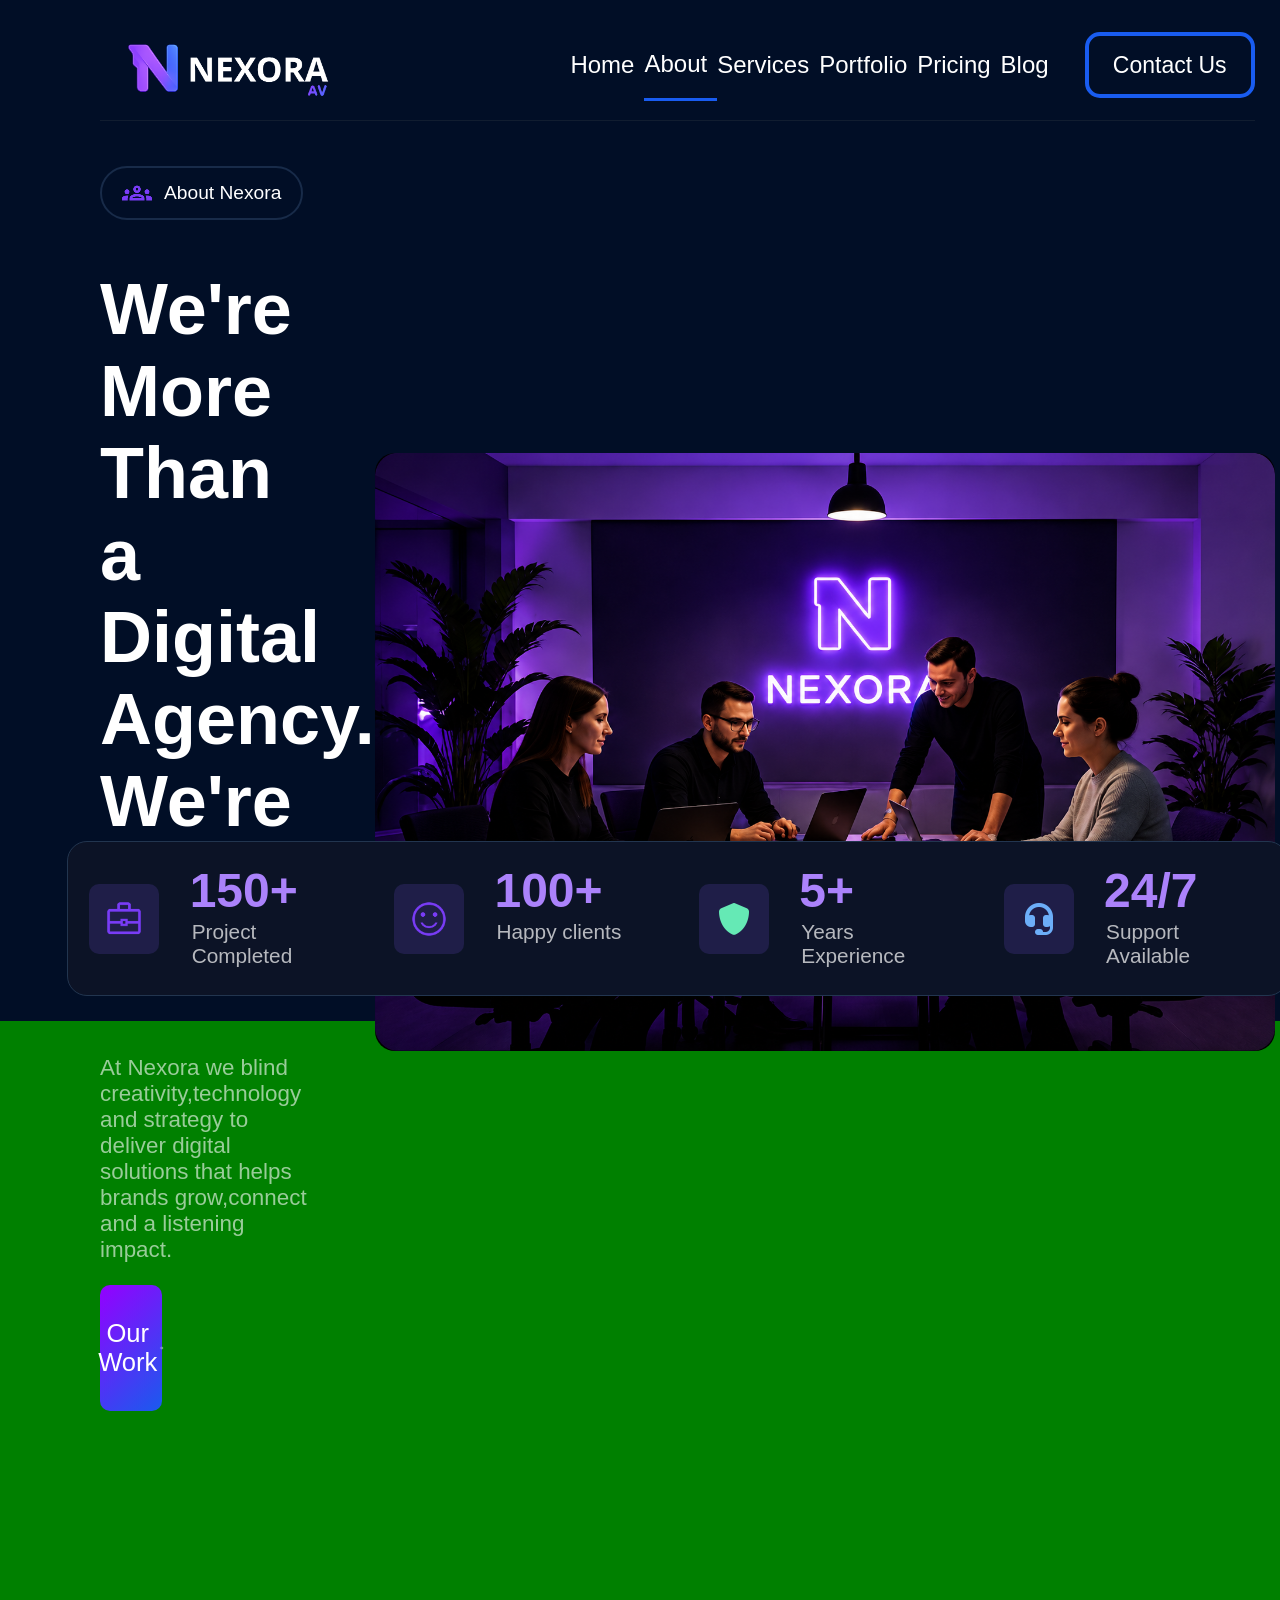
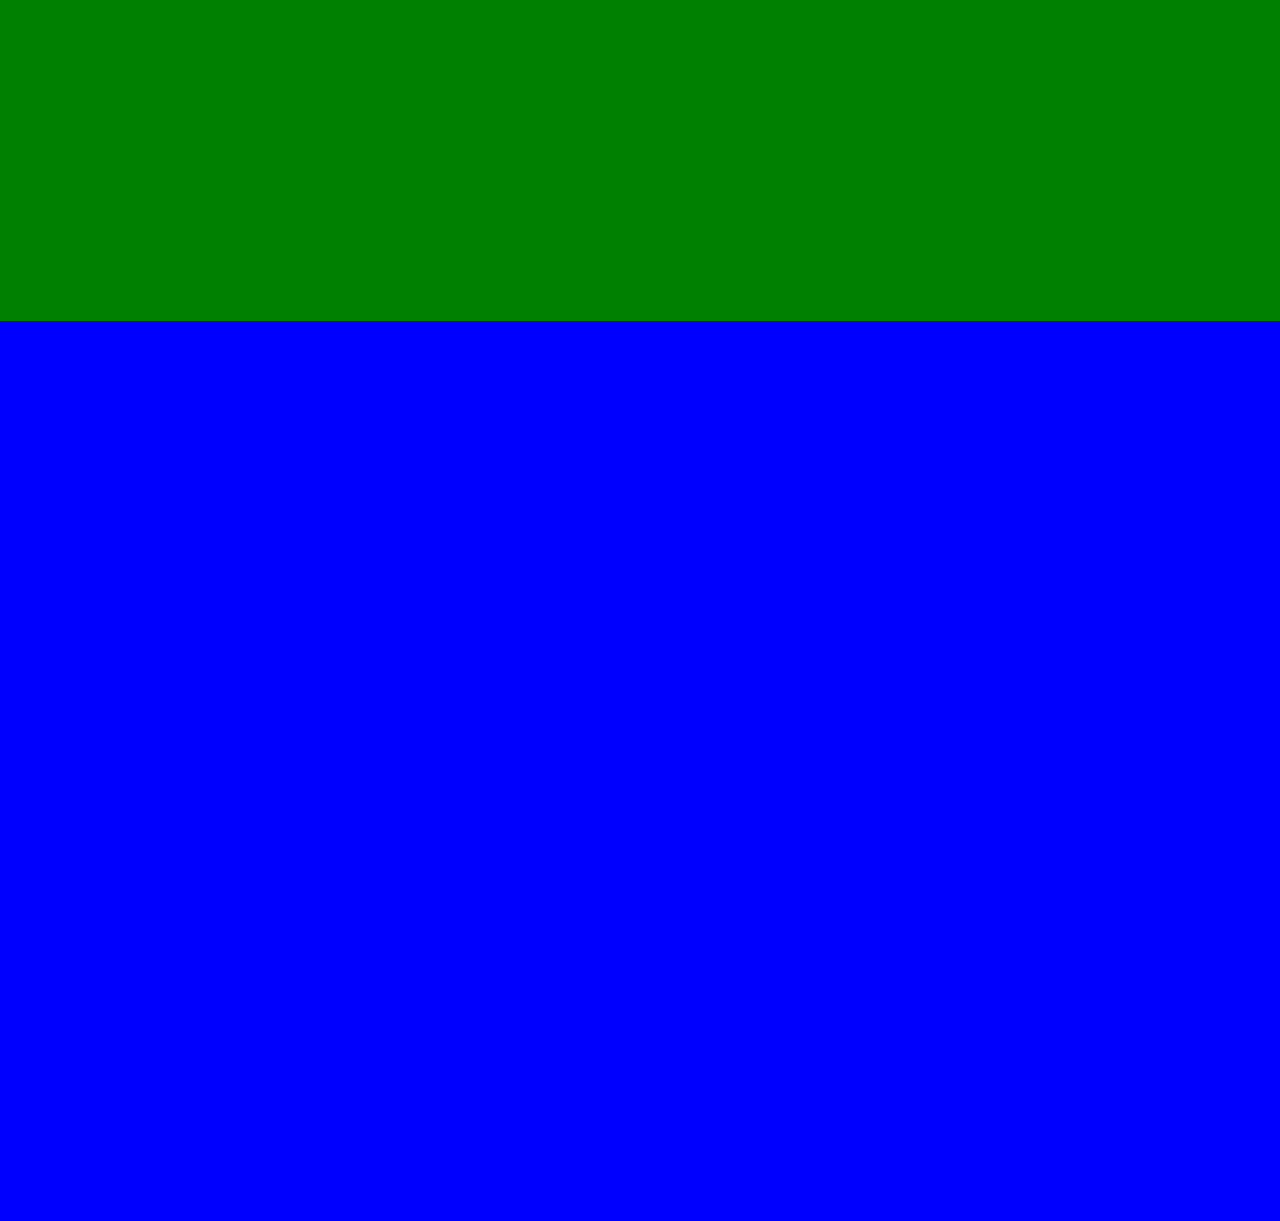
==== code/About/index.html @ 65c7805a "About page page1 compled" ====
<!DOCTYPE html>
<html lang="en">

          <head>
                    <link rel="stylesheet" href="style.css">
                    <link rel="shortcut icon" href="../img/logo.png" type="image/x-icon">
                    <meta charset="UTF-8">
                    <meta name="viewport" content="width=device-width, initial-scale=1.0">
                    <title>About </title>
                    <link rel="alternate" href="atom.xml" type="application/atom+xml" title="Atom">
          </head>



          <body>
                    <header>
                              <nav>
                                        <img id="logo" src="../img/brand.png" alt="">

                                        <ul>
                                                  <li><a href="">Home</a></li>
                                                  <li id="About"><a href="">About</a></li>
                                                  <li><a href="">Services</a></li>
                                                  <li><a href="">Portfolio</a></li>
                                                  <li><a href="">Pricing</a></li>
                                                  <li><a href="">Blog</a></li>
                                        </ul>
                                        <button id="contact_us">Contact Us</button>
                              </nav>
                    </header>
                    <main>
                              <div id="page1">
                                        <div id="page1_main_container">
                                                  <div id="page1_information_container">
                                                            <h6><img src="../img/group.png" alt=""> About Nexora</h6>
                                                            <h1> We're More Than <br> a Digital Agency. <br> We're
                                                                      <span>Your Partner.</span>
                                                            </h1>
                                                            <p>At Nexora we blind creativity,technology and strategy to
                                                                      deliver digital solutions that helps brands
                                                                      grow,connect and a listening impact.</p>
                                                            <button>Our Work<img src="../img/arrow_right.png"
                                                                                alt=""></button>

                                                  </div>
                                                  <div id="page1_img_container">
                                                            <img src="../img/meeting.png" alt="">
                                                  </div>
                                        </div>
                                        <div id="page1_second_container">
                                                  <div>
                                                            <div class="child">
                                                                      <div class="child_img">
                                                                                <img class="page1_icons"
                                                                                          src="../img/bag.png" alt="">
                                                                      </div>
                                                                      <div class="child_info">
                                                                                <h1>150+</h1>
                                                                                <p>Project Completed</p>
                                                                      </div>
                                                            </div>
                                                            <div class="child">
                                                                      <div class="child_img">
                                                                                <img class="page1_icons"
                                                                                          src="../img/smily.png" alt="">
                                                                      </div>
                                                                      <div class="child_info">
                                                                                <h1>100+</h1>
                                                                                <p>Happy clients</p>
                                                                      </div>
                                                            </div>
                                                            <div class="child">
                                                                      <div class="child_img">
                                                                                <img class="page1_icons"
                                                                                          src="../img/shield-solid.png" alt="">
                                                                      </div>
                                                                      <div class="child_info">
                                                                                <h1>5+</h1>
                                                                                <p>Years Experience</p>
                                                                      </div>
                                                            </div>
                                                            <div class="child">
                                                                      <div class="child_img">
                                                                                <img class="page1_icons"
                                                                                          src="../img/headset-solid.png" alt="">
                                                                      </div>
                                                                      <div class="child_info">
                                                                                <h1>24/7</h1>
                                                                                <p>Support Available</p>
                                                                      </div>
                                                            </div>
                                                  </div>
                                        </div>
                              </div>
                              <div id="page2">
                                        <div></div>
                                        <div></div>
                              </div>
                              <div id="page3">
                                        <div></div>
                                        <div></div>
                              </div>
                    </main>
                    <footer>

                    </footer>

          </body>

</html>
---- code/About/style.css ----
body {
          font-family: "Poppi", sans-serif;
          padding: 0px;
          width: 100%;
          height: 100vh;
          margin: 0px;
          background: #010e26;
          display: grid;
          grid-template-rows: auto 1fr auto;

}




header {
          margin-top: 10px;
          padding-left: 100px;
          padding-right: 100px;

}

nav {

          display: grid;
          grid-template-columns: auto 1fr auto;
          border-bottom: 0.5px solid #111d30;

}

nav ul {

          text-align: center;
          padding-left: 30%;
          padding-right: 10%;
          display: flex;
          list-style: none;
          justify-content: space-between;
          align-items: center;
}

nav ul a {
          font-family: "Poppi", sans-serif;
          text-decoration: none;
          color: #ffff;
          font-weight: 300;
          font-size: 1.5rem;
          margin-right: 10px;
}

#logo {
          width: 250px;
}

#contact_us {
          background: #010e26;
          align-self: center;
          height: 60%;
          font-weight: 500;
          font-size: 23px;
          color: white;
          width: 170px;
          border: 4px solid #195cf0;
          border-radius: 15px;
          font-family: "Poppi", sans-serif;


}

#About {
          padding: 20px;
          padding-left: 0px;
          padding-right: 0px;
          border-bottom: 3px solid #195cf0;

}

main {
          height: 100vh;
          width: 100%;
}

#page1 {
          width: 100%;
          height: 100%;
}

#page1_main_container {
          width: 100%;
          height: 80%;
          display: grid;
          grid-template-columns: 1fr auto;
}

#page1_information_container {

          padding-left: 100px;
          padding-right: 18%;
}

#page1_information_container h6 {
          color: white;
          font-size: 1.2em;
          display: flex;
          align-items: center;
          gap: 12px;
          border-radius: 30px;
          border: 2px solid #182b49;
          font-weight: 100;
          padding: 10px 20px;
          width: fit-content;

}

#page1_information_container h6 img {
          margin: 0px;
          padding: 0px;

}

#page1_information_container h1 {
          color: white;
          font-size: 4.5em;
          font-weight: 600;

}

#page1_information_container h1 span {
          color: #195cf0;
}

#page1_information_container p {
          font-size: 1.4em;
          opacity: 0.6;
          color: white;
}

#page1_information_container button {
          width: 30%;
          height: 10%;
          border-radius: 10px;
          border: none;
          display: flex;
          margin-top: 10%;
          align-items: center;
          justify-content: center;
          color: white;
          font-size: 1.6em;
          gap: 5%;
          padding: 20px;
          background: linear-gradient(136deg, #9500ff, #195bee);

}

#page1_information_container button img {
          width: 25%;
}

#page1_img_container {
          padding-right: 80px;
          display: flex;
          align-items: center;
          justify-content: center;

}

#page1_img_container img {
          border-radius: 20px;
          width: 900px;

}

#page1_second_container {
          width: 100%;
          height: 20%;
          display: flex;
          justify-content: center;


}

#page1_second_container>div {
          border: 1px solid #22354f;
          overflow: hidden;
          background: #0c1326;
          width: 90%;
          height: 85%;
          border-radius: 20px;
          display: grid;
          grid-template-columns: 1fr 1fr 1fr 1fr;
}

.child {
          height: 100%;
          display: grid;
          grid-template-columns: 1fr 2fr;
}

.page1_icons {
          background: #1f1e48;
          border-radius: 10px;

          padding: 15px;
          width: 40px;
}

.child_img {
          padding-right: 10px;
          display: flex;
          align-items: center;
          justify-content: end;

}

.child_info {
          padding: 10%;

}

.child_info h1 {
          margin: 0px;
          font-size: 3em;
          font-weight: 600;
          color: #ab82fb;
}

.child_info p {font-size: 1.3em;
          opacity: 0.7;
          margin: 2px;
          color: white;
}





#page2 {
          width: 100%;
          height: 100%;
          background: green;
}

#page3 {
          width: 100%;
          height: 100%;
          background: blue;
}
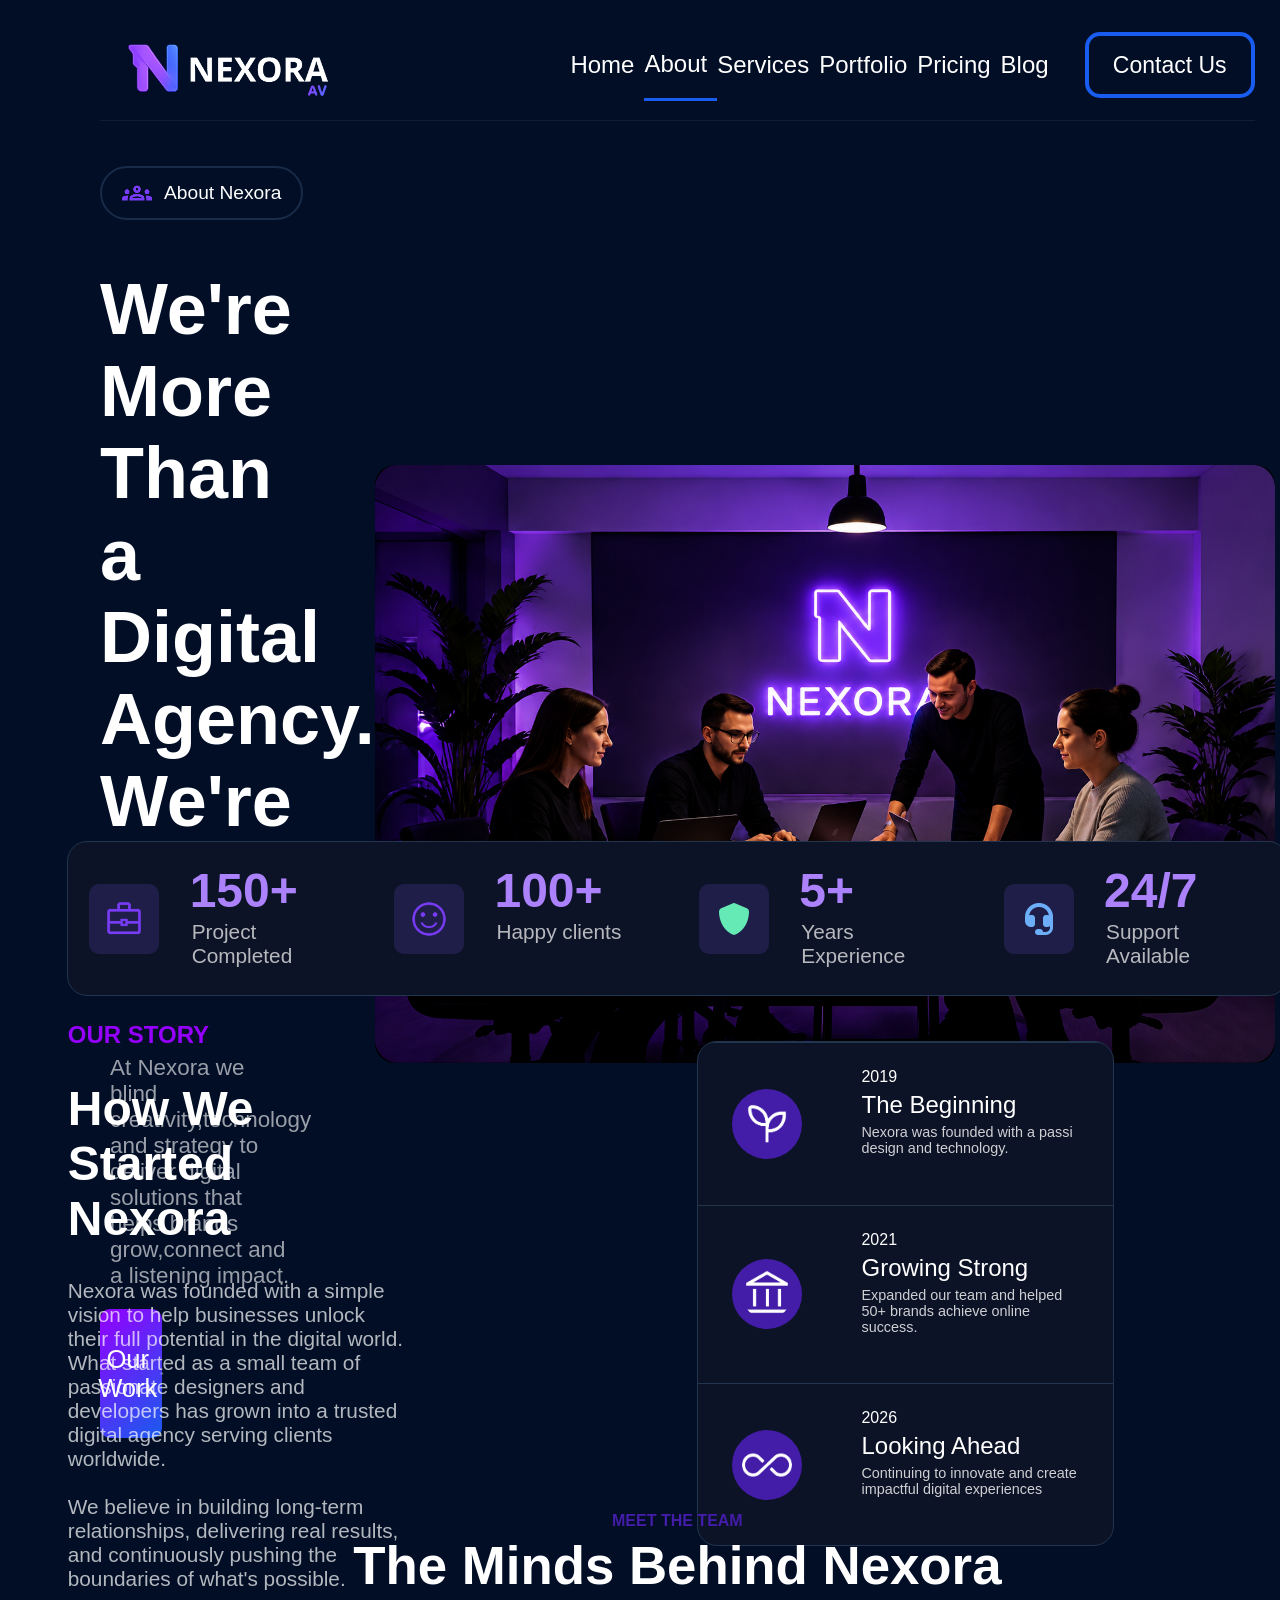
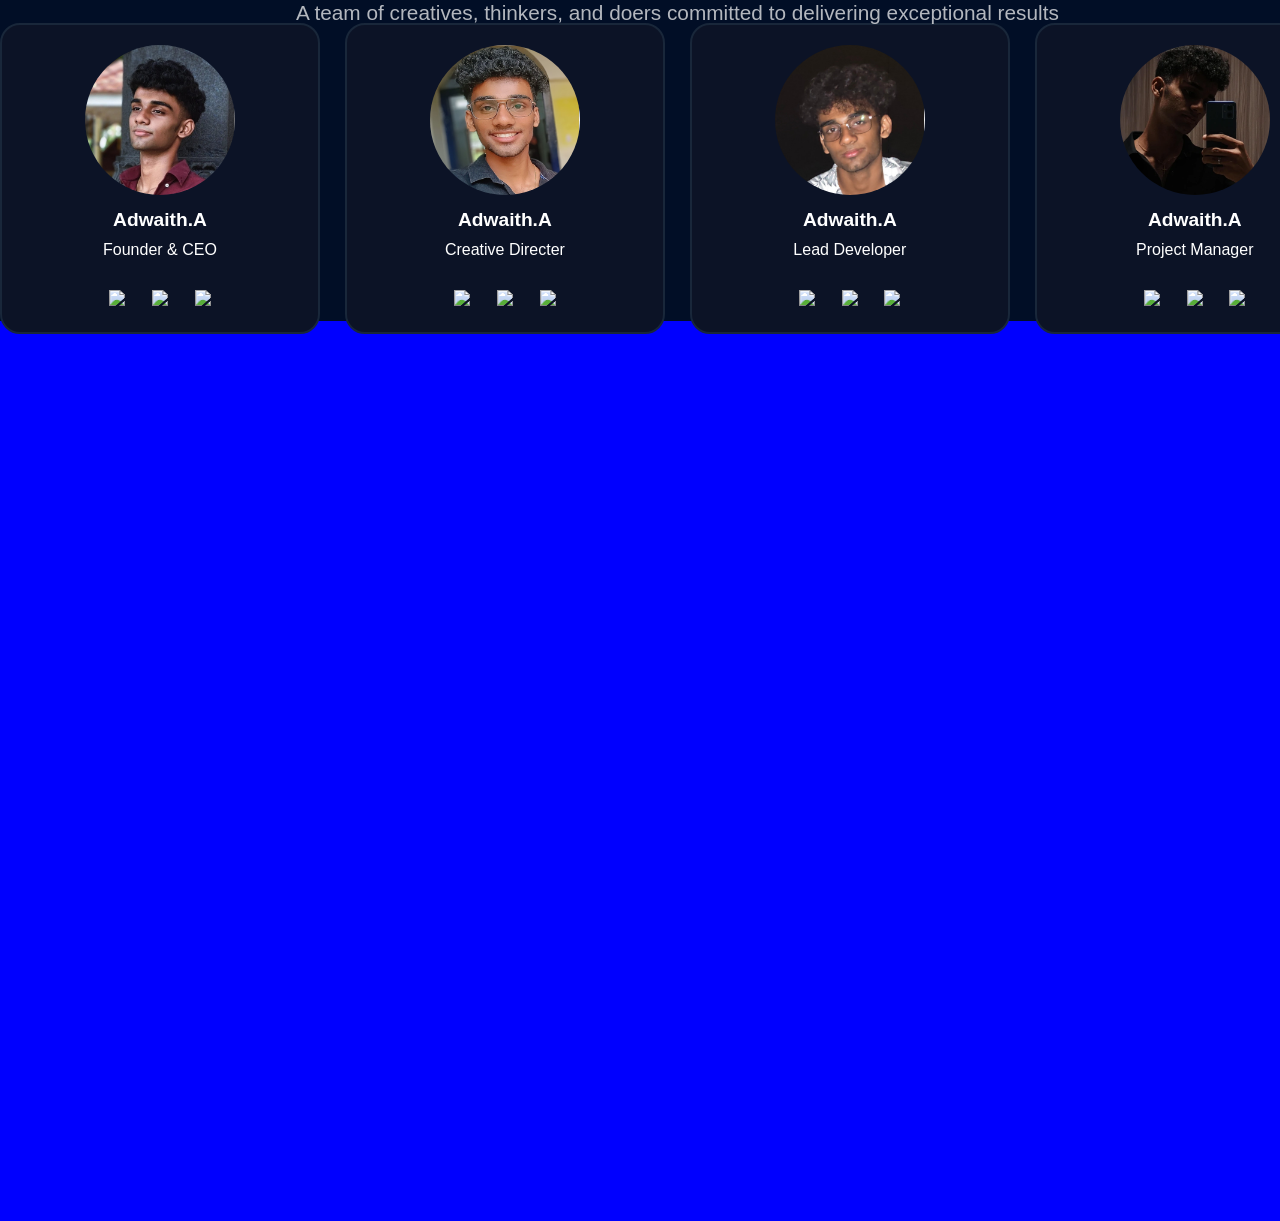
==== commit f0fdc8d0: "About age  page 2 completed" ====
--- a/code/About/index.html
+++ b/code/About/index.html
@@ -18,7 +18,7 @@
                                         <img id="logo" src="../img/brand.png" alt="">
 
                                         <ul>
-                                                  <li><a href="">Home</a></li>
+                                                  <li><a href="../index.html">Home</a></li>
                                                   <li id="About"><a href="">About</a></li>
                                                   <li><a href="">Services</a></li>
                                                   <li><a href="">Portfolio</a></li>
@@ -72,7 +72,8 @@
                                                             <div class="child">
                                                                       <div class="child_img">
                                                                                 <img class="page1_icons"
-                                                                                          src="../img/shield-solid.png" alt="">
+                                                                                          src="../img/shield-solid.png"
+                                                                                          alt="">
                                                                       </div>
                                                                       <div class="child_info">
                                                                                 <h1>5+</h1>
@@ -82,7 +83,8 @@
                                                             <div class="child">
                                                                       <div class="child_img">
                                                                                 <img class="page1_icons"
-                                                                                          src="../img/headset-solid.png" alt="">
+                                                                                          src="../img/headset-solid.png"
+                                                                                          alt="">
                                                                       </div>
                                                                       <div class="child_info">
                                                                                 <h1>24/7</h1>
@@ -93,8 +95,140 @@
                                         </div>
                               </div>
                               <div id="page2">
-                                        <div></div>
-                                        <div></div>
+                                        <div id="page2_main_container">
+                                                  <div id="page2_info_container">
+                                                            <h6>OUR STORY</h6>
+                                                            <h1>How We Started Nexora</h1>
+                                                            <p>Nexora was founded with a simple vision to help
+                                                                      businesses unlock their full potential in the
+                                                                      digital world. What
+                                                                      started as a small team of passionate designers
+                                                                      and developers has grown into a trusted digital
+                                                                      agency serving clients
+                                                                      worldwide. <br><br> We believe in building
+                                                                      long-term relationships,
+                                                                      delivering real results, and continuously pushing
+                                                                      the boundaries of
+                                                                      what's possible.</p>
+                                                  </div>
+                                                  <div id="page2_journey_container">
+                                                            <div>
+                                                                      <div class="journey_child">
+                                                                                <div>
+                                                                                          <img src="../img/plant.png"
+                                                                                                    alt="">
+                                                                                </div>
+                                                                                <div>
+                                                                                          <h6>2019</h6>
+                                                                                          <h1>The Beginning</h1>
+                                                                                          <p>Nexora was founded with a
+                                                                                                    passi design and
+                                                                                                    technology.
+                                                                                          </p>
+                                                                                </div>
+                                                                      </div>
+                                                                      <div class="journey_child">
+                                                                                <div>
+                                                                                          <img src="../img/pillar.png"
+                                                                                                    alt="">
+                                                                                </div>
+                                                                                <div>
+                                                                                          <h6>2021</h6>
+                                                                                          <h1>Growing Strong</h1>
+                                                                                          <p>Expanded our team and
+                                                                                                    helped 50+ brands
+                                                                                                    achieve online
+                                                                                                    success.
+                                                                                          </p>
+                                                                                </div>
+                                                                      </div>
+                                                                      <div class="journey_child">
+                                                                                <div>
+                                                                                          <img src="../img/infinity.png"
+                                                                                                    alt="">
+                                                                                </div>
+                                                                                <div>
+                                                                                          <h6>2026</h6>
+                                                                                          <h1>Looking Ahead</h1>
+                                                                                          <p>Continuing to innovate and
+                                                                                                    create impactful
+                                                                                                    digital experiences
+                                                                                          </p>
+                                                                                </div>
+                                                                      </div>
+                                                            </div>
+
+                                                  </div>
+
+                                        </div>
+                                        <div id="page2_second_container">
+
+                                                  <h6>MEET THE TEAM</h6>
+                                                  <h1>The Minds Behind Nexora</h1>
+                                                  <p>A team of creatives, thinkers, and doers committed to delivering
+                                                            exceptional results</p>
+                                                  <div>
+                                                            <div class="name_card">
+                                                                      <img src="../img/me1.jpg">
+                                                                      <h4>Adwaith.A</h4>
+                                                                      <p>Founder & CEO</p>
+                                                                      <div>
+                                                                                <a
+                                                                                          href="https://www.instagram.com/adwaith_aniraj?igsh=NmJueWR0MGJlNmwz"><img
+                                                                                                    src="../img/instagram.png"></a>
+                                                                                <a
+                                                                                          href="https://wa.me/qr/HSZICX7FWEE7F1"><img
+                                                                                                    src="../img/WP.png"></a>
+                                                                                <a
+                                                                                          href="mailto:adwaith.rakhy@gmail.com"><img
+                                                                                                    src="../img/gmail.png"></a>
+                                                                      </div>
+                                                            </div>
+                                                            <div class="name_card">
+                                                                      <img src="../img/me2.jpg">
+                                                                      <h4>Adwaith.A</h4>
+                                                                      <p>Creative Directer</p>
+                                                                      <div><a href="https://www.instagram.com/adwaith_aniraj?igsh=NmJueWR0MGJlNmwz"><img
+                                                                                                    src="../img/instagram.png"></a>
+                                                                                <a
+                                                                                          href="https://wa.me/qr/HSZICX7FWEE7F1"><img
+                                                                                                    src="../img/WP.png"></a>
+                                                                                <a
+                                                                                          href="mailto:adwaith.rakhy@gmail.com"><img
+                                                                                                    src="../img/gmail.png"></a>
+                                                                      </div>
+                                                            </div>
+                                                            <div class="name_card">
+                                                                      <img src="../img/me3.jpg">
+                                                                      <h4>Adwaith.A</h4>
+                                                                      <p>Lead Developer</p>
+                                                                      <div><a href="https://www.instagram.com/adwaith_aniraj?igsh=NmJueWR0MGJlNmwz"><img
+                                                                                                    src="../img/instagram.png"></a>
+                                                                                <a
+                                                                                          href="https://wa.me/qr/HSZICX7FWEE7F1"><img
+                                                                                                    src="../img/WP.png"></a>
+                                                                                <a
+                                                                                          href="mailto:adwaith.rakhy@gmail.com"><img
+                                                                                                    src="../img/gmail.png"></a>
+                                                                      </div>
+                                                            </div>
+                                                            <div class="name_card">
+                                                                      <img src="../img/me4.webp">
+                                                                      <h4>Adwaith.A</h4>
+                                                                      <p>Project Manager</p>
+                                                                      <div><a href="https://www.instagram.com/adwaith_aniraj?igsh=NmJueWR0MGJlNmwz"><img
+                                                                                                    src="../img/instagram.png"></a>
+                                                                                <a
+                                                                                          href="https://wa.me/qr/HSZICX7FWEE7F1"><img
+                                                                                                    src="../img/WP.png"></a>
+                                                                                <a
+                                                                                          href="mailto:adwaith.rakhy@gmail.com"><img
+                                                                                                    src="../img/gmail.png"></a>
+                                                                      </div>
+                                                            </div>
+                                                  </div>
+
+                                        </div>
                               </div>
                               <div id="page3">
                                         <div></div>
--- a/code/About/style.css
+++ b/code/About/style.css
@@ -181,8 +181,8 @@
 
 #page1_second_container>div {
           border: 1px solid #22354f;
+          background: #0c1326;
           overflow: hidden;
-          background: #0c1326;
           width: 90%;
           height: 85%;
           border-radius: 20px;
@@ -213,6 +213,7 @@
 }
 
 .child_info {
+
           padding: 10%;
 
 }
@@ -224,7 +225,8 @@
           color: #ab82fb;
 }
 
-.child_info p {font-size: 1.3em;
+.child_info p {
+          font-size: 1.3em;
           opacity: 0.7;
           margin: 2px;
           color: white;
@@ -237,11 +239,201 @@
 #page2 {
           width: 100%;
           height: 100%;
-          background: green;
-}
+
+}
+
+#page2_main_container {
+          width: 100%;
+          height: 54%;
+          display: grid;
+          grid-template-columns: 1fr 1fr;
+}
+
+#page2_info_container {
+          padding-left: 10%;
+          padding-right: 40%;
+
+}
+
+#page2_info_container h6 {
+          color: #9500ff;
+          font-size: 1.5em;
+          margin: 0px;
+}
+
+#page2_info_container h1 {
+          color: white;
+          font-size: 3em;
+}
+
+#page2_info_container p {
+          color: white;
+          font-size: 1.3em;
+          opacity: 0.7;
+          margin: 0px;
+}
+
+#page2_journey_container {
+          padding: 20px;
+
+}
+
+#page2_journey_container>div {
+          border: 1px solid #22354f;
+          background: #0c1326;
+          width: 65%;
+          overflow: hidden;
+          border-radius: 20px;
+          height: 95%;
+          display: grid;
+          grid-template-rows: auto auto auto;
+}
+
+.journey_child {
+          border-top: 1px solid #22354f;
+          display: grid;
+          grid-template-columns: 1fr 2fr;
+          width: 100%;
+          color: white;
+}
+
+.journey_child>div:first-child {
+          display: flex;
+          align-items: center;
+          justify-content: center;
+}
+
+.journey_child img {
+          padding: 10px;
+          background: #431ca7;
+          border-radius: 100px;
+          width: 50px;
+}
+
+.journey_child>div:nth-child(2) {
+          padding: 20px;
+}
+
+
+
+.journey_child h1 {
+          margin: 5px;
+          font-weight: 100;
+          font-size: 1.5em;
+
+}
+
+.journey_child h6 {
+          font-weight: 100;
+          font-size: 1em;
+          margin: 5px;
+
+
+}
+
+.journey_child p {
+          font-weight: 100;
+          margin: 5px;
+          opacity: 0.8;
+          font-size: 0.9em;
+
+
+}
+
+#page2_second_container {
+          text-align: center;
+          height: 100%;
+}
+
+#page2_second_container>h6 {
+          font-size: 1em;
+          color: #431ca7;
+          margin: 5px;
+}
+
+#page2_second_container>h1 {
+          color: white;
+          font-size: 3.3em;
+
+          margin: 5px;
+}
+
+#page2_second_container>p {
+          opacity: 0.7;
+          font-size: 1.3em;
+          color: white;
+          margin: 5px;
+}
+
+#page2_second_container>div {
+          width: 100%;
+          gap: 25px;
+
+          display: flex;
+          align-items: center;
+          justify-content: center;
+          height: 33%;
+}
+
+.name_card {
+          border-radius: 20px;
+          border: 2px solid #19273a;
+          background: #0c1326;
+          padding: 20px;
+          width: 21.25%;
+          height: 90%;
+}
+.name_card > img {
+          width:150px;
+          border: 0px;
+          border-radius: 100px;
+}
+.name_card > h4,p{
+          color: white;
+         margin: 10px;
+}
+.name_card>h4{
+          font-size: 1.2em
+}
+.name_card>div{
+          display: flex;
+          height: 23%;
+          width: 56%;
+          justify-content: space-evenly;
+          align-items: center;
+          margin-left:22% ;
+}
+
+.name_card>div img{
+          width: 40px;
+}
+
+
+
+
+
+
+
+
+
+
+
+
+
+
+
+
+
+
+
+
+
+
+
 
 #page3 {
+          background: blue;
           width: 100%;
           height: 100%;
-          background: blue;
+
 }
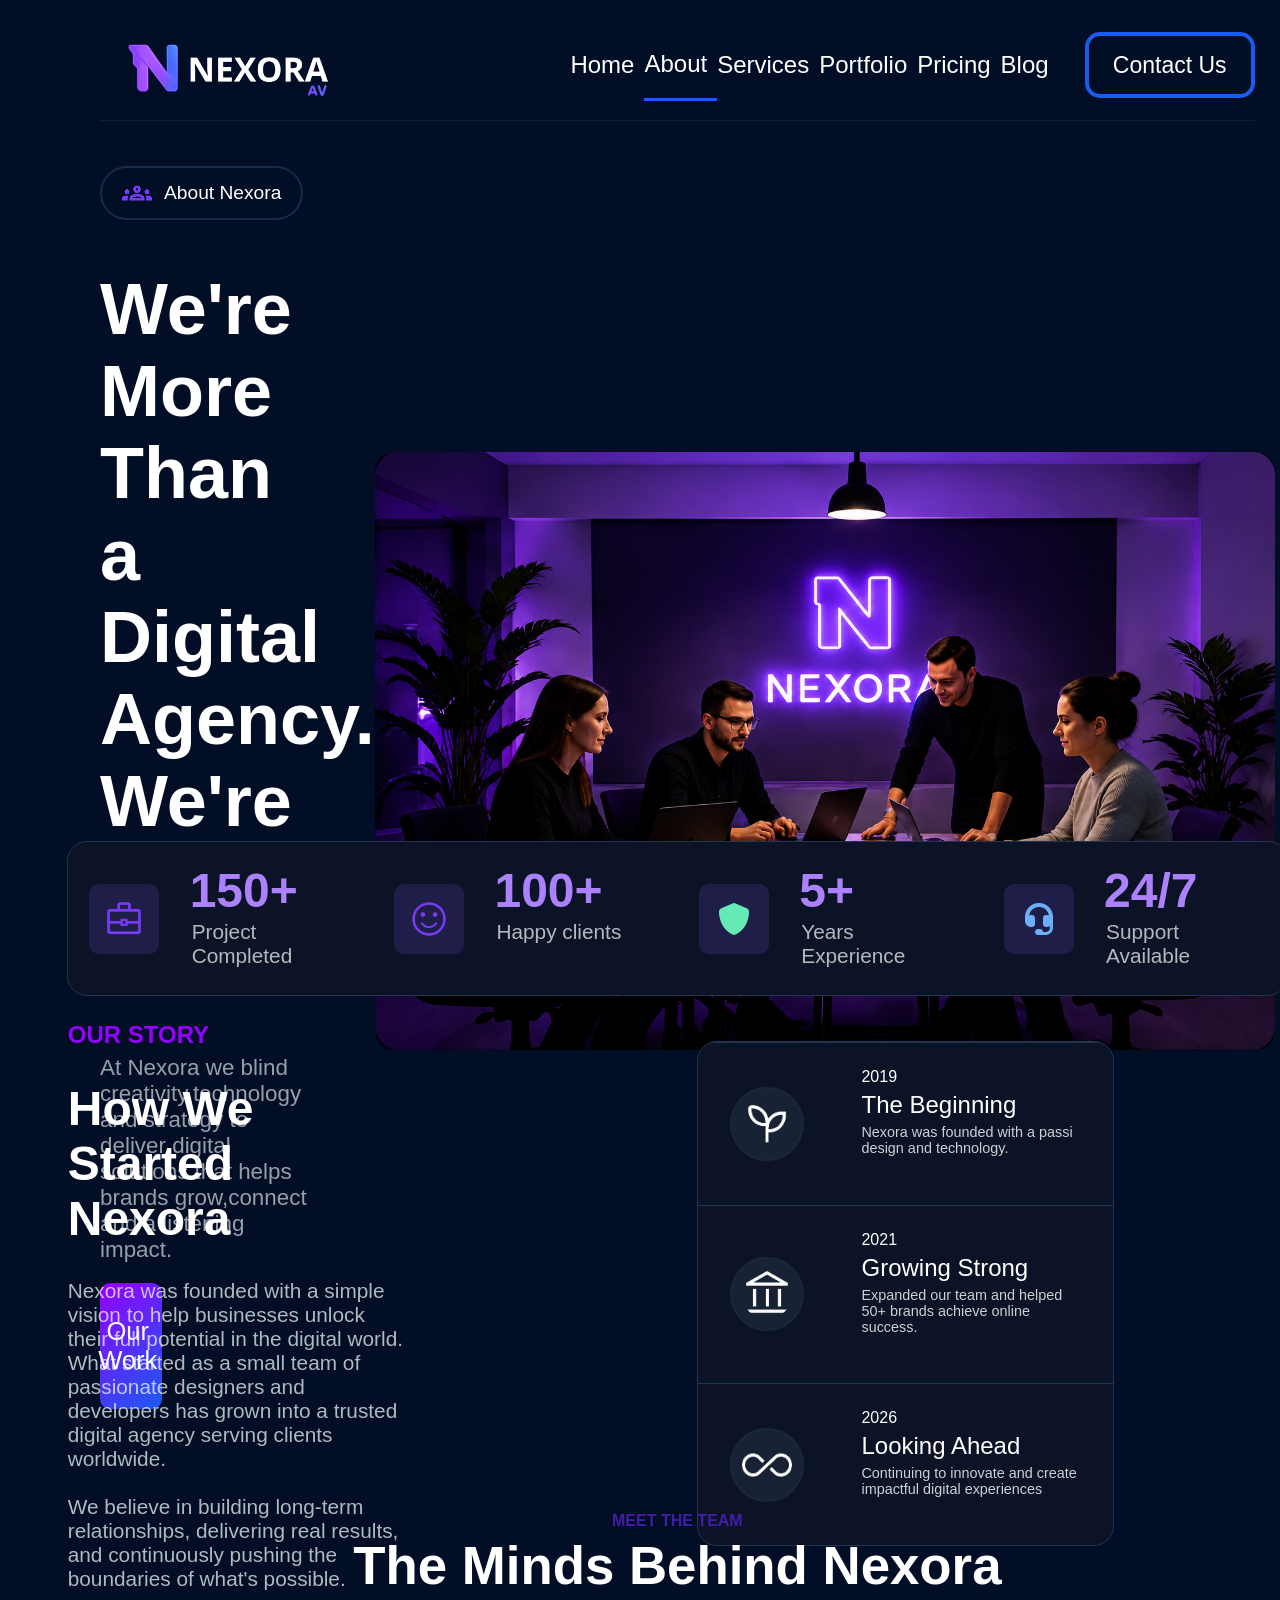
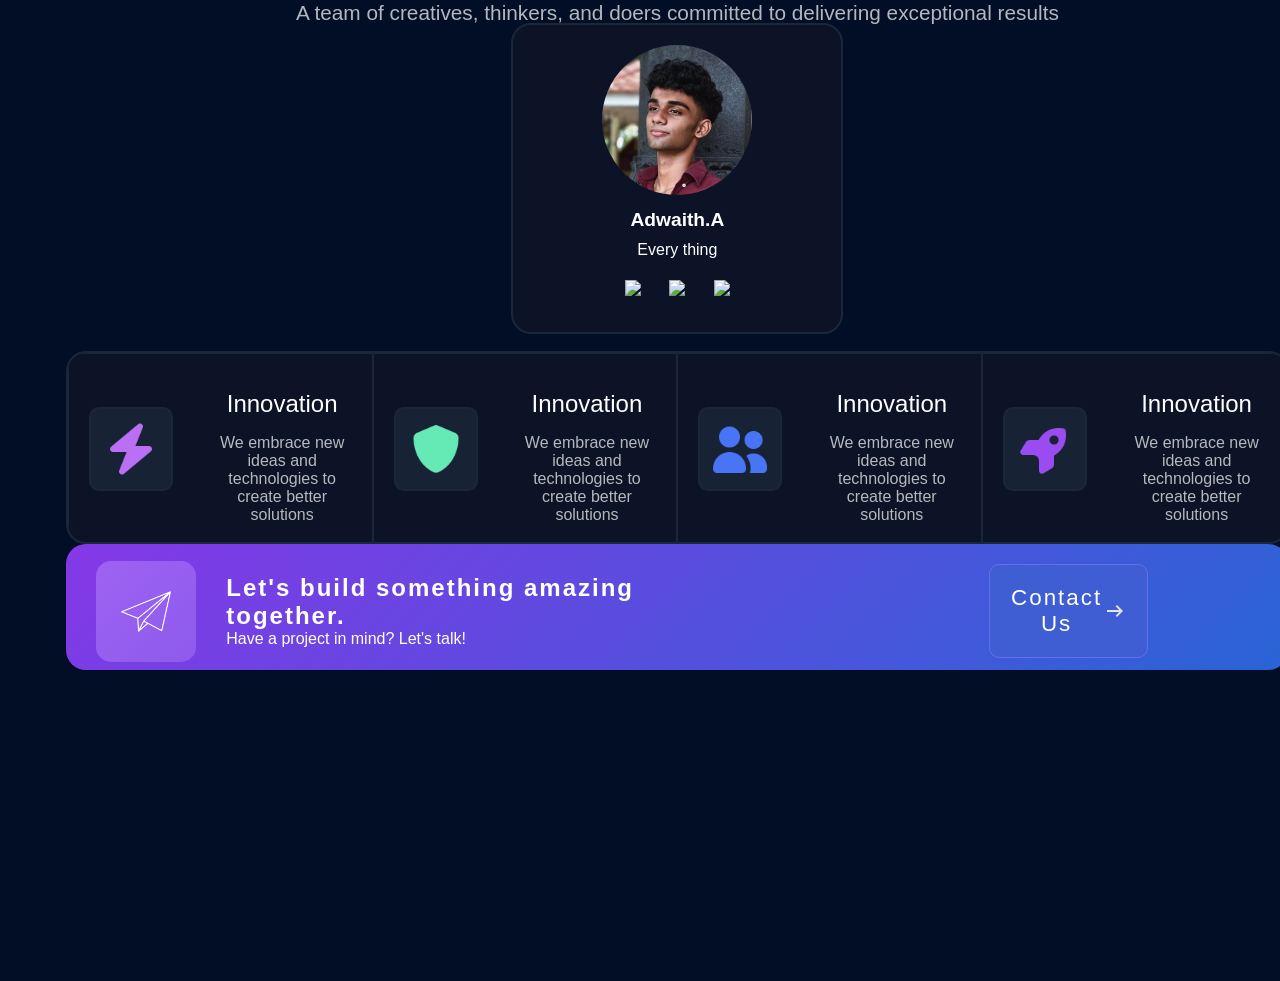
==== commit 6cb14aed: "about page 90% completed" ====
--- a/code/About/index.html
+++ b/code/About/index.html
@@ -171,7 +171,7 @@
                                                             <div class="name_card">
                                                                       <img src="../img/me1.jpg">
                                                                       <h4>Adwaith.A</h4>
-                                                                      <p>Founder & CEO</p>
+                                                                      <p>Every thing</p>
                                                                       <div>
                                                                                 <a
                                                                                           href="https://www.instagram.com/adwaith_aniraj?igsh=NmJueWR0MGJlNmwz"><img
@@ -184,55 +184,82 @@
                                                                                                     src="../img/gmail.png"></a>
                                                                       </div>
                                                             </div>
-                                                            <div class="name_card">
-                                                                      <img src="../img/me2.jpg">
-                                                                      <h4>Adwaith.A</h4>
-                                                                      <p>Creative Directer</p>
-                                                                      <div><a href="https://www.instagram.com/adwaith_aniraj?igsh=NmJueWR0MGJlNmwz"><img
-                                                                                                    src="../img/instagram.png"></a>
-                                                                                <a
-                                                                                          href="https://wa.me/qr/HSZICX7FWEE7F1"><img
-                                                                                                    src="../img/WP.png"></a>
-                                                                                <a
-                                                                                          href="mailto:adwaith.rakhy@gmail.com"><img
-                                                                                                    src="../img/gmail.png"></a>
-                                                                      </div>
-                                                            </div>
-                                                            <div class="name_card">
-                                                                      <img src="../img/me3.jpg">
-                                                                      <h4>Adwaith.A</h4>
-                                                                      <p>Lead Developer</p>
-                                                                      <div><a href="https://www.instagram.com/adwaith_aniraj?igsh=NmJueWR0MGJlNmwz"><img
-                                                                                                    src="../img/instagram.png"></a>
-                                                                                <a
-                                                                                          href="https://wa.me/qr/HSZICX7FWEE7F1"><img
-                                                                                                    src="../img/WP.png"></a>
-                                                                                <a
-                                                                                          href="mailto:adwaith.rakhy@gmail.com"><img
-                                                                                                    src="../img/gmail.png"></a>
-                                                                      </div>
-                                                            </div>
-                                                            <div class="name_card">
-                                                                      <img src="../img/me4.webp">
-                                                                      <h4>Adwaith.A</h4>
-                                                                      <p>Project Manager</p>
-                                                                      <div><a href="https://www.instagram.com/adwaith_aniraj?igsh=NmJueWR0MGJlNmwz"><img
-                                                                                                    src="../img/instagram.png"></a>
-                                                                                <a
-                                                                                          href="https://wa.me/qr/HSZICX7FWEE7F1"><img
-                                                                                                    src="../img/WP.png"></a>
-                                                                                <a
-                                                                                          href="mailto:adwaith.rakhy@gmail.com"><img
-                                                                                                    src="../img/gmail.png"></a>
-                                                                      </div>
-                                                            </div>
+
                                                   </div>
 
                                         </div>
                               </div>
                               <div id="page3">
-                                        <div></div>
-                                        <div></div>
+                                        <div id="page3_container1">
+                                                  <div class="page3_child1">
+                                                            <div>
+                                                                      <img src="../img/bolt-solid.png" alt="">
+                                                            </div>
+                                                            <div>
+                                                                      <h1>Innovation</h1>
+                                                                      <p>We embrace new ideas and technologies to create
+                                                                                better solutions</p>
+                                                            </div>
+                                                  </div>
+                                                  <div class="page3_child1">
+                                                            <div>
+                                                                      <img src="../img/shield-solid.png" alt="">
+                                                            </div>
+                                                            <div>
+                                                                      <h1>Innovation</h1>
+                                                                      <p>We embrace new ideas and technologies to create
+                                                                                better solutions</p>
+                                                            </div>
+                                                  </div>
+                                                  <div class="page3_child1">
+                                                            <div>
+                                                                      <img src="../img/user-group-solid.png" alt="">
+                                                            </div>
+                                                            <div>
+                                                                      <h1>Innovation</h1>
+                                                                      <p>We embrace new ideas and technologies to create
+                                                                                better solutions</p>
+                                                            </div>
+                                                  </div>
+                                                  <div class="page3_child1">
+                                                            <div>
+                                                                      <img src="../img/rocket-solid.png" alt="">
+                                                            </div>
+                                                            <div>
+                                                                      <h1>Innovation</h1>
+                                                                      <p>We embrace new ideas and technologies to create
+                                                                                better solutions</p>
+                                                            </div>
+                                                  </div>
+                                        </div>
+                                        <div id="page3_container2">
+                                                  <div>
+                                                            <div>
+                                                                      <img src="../img/plane.png" alt="">
+                                                            </div>
+                                                            
+                                                            <div>
+                                                                      <h1>Let's build something amazing together.</h1>
+                                                                      <p>Have a project in mind? Let's talk!</p>
+                                                            </div>
+
+                                                  </div>
+
+                                                  <div id="fucking_button">
+                                                            <button>Contact Us <img
+                                                                                src="../img/arrow_right.png"></button>
+                                                  </div>
+                                        </div>
+                                        <div id="page3_container3">
+                                                  <div></div>
+                                                  <div>
+                                                            <div></div>
+                                                            <div></div>
+                                                            <div></div>
+                                                            <div></div>
+                                                            <div></div>
+                                                  </div>
+                                        </div>
                               </div>
                     </main>
                     <footer>
--- a/code/About/style.css
+++ b/code/About/style.css
@@ -304,8 +304,9 @@
 }
 
 .journey_child img {
-          padding: 10px;
-          background: #431ca7;
+          padding: 10px;border: 2px solid #19273a;
+                    background: #172235;
+          
           border-radius: 100px;
           width: 50px;
 }
@@ -383,57 +384,171 @@
           width: 21.25%;
           height: 90%;
 }
-.name_card > img {
-          width:150px;
+
+.name_card>img {
+          width: 150px;
           border: 0px;
           border-radius: 100px;
 }
-.name_card > h4,p{
-          color: white;
-         margin: 10px;
-}
-.name_card>h4{
+
+.name_card>h4,
+p {
+          color: white;
+          margin: 10px;
+}
+
+.name_card>h4 {
           font-size: 1.2em
 }
-.name_card>div{
+
+.name_card>div {
           display: flex;
           height: 23%;
           width: 56%;
           justify-content: space-evenly;
           align-items: center;
-          margin-left:22% ;
-}
-
-.name_card>div img{
+          margin-left: 22%;
+}
+
+.name_card>div img {
           width: 40px;
 }
 
-
-
-
-
-
-
-
-
-
-
-
-
-
-
-
-
-
-
-
-
-
-
-
 #page3 {
-          background: blue;
-          width: 100%;
-          height: 100%;
-
-}+          padding-top: 30px;
+          display: flex;
+          align-items: center;
+          justify-content: start;
+          flex-direction: column;
+          width: 100%;
+          height: 70%;
+
+
+}
+
+#page3_container1 {
+          overflow: hidden;
+          width: 90%;
+          height: 30%;
+          border-radius: 20px;
+          display: grid;
+          grid-template-columns: 1fr 1fr 1fr 1fr;
+          border: 2px solid #19273a;
+          background: #0c1326;
+}
+
+.page3_child1 {
+          border: 1px solid #19273a;
+          display: grid;
+          grid-template-columns: 1fr 2fr;
+}
+
+.page3_child1 img {
+          width: 60px;
+          border-radius: 10px;
+          padding: 10px;
+          border: 2px solid #19273a;
+          background: #172235;
+}
+
+.page3_child1>div:first-child {
+          padding: 20px;
+          display: flex;
+          align-items: center;
+          justify-content: end;
+}
+
+.page3_child1>div:nth-child(2) {
+          padding: 20px;
+}
+
+.page3_child1 h1 {
+          text-align: center;
+          font-size: 1.5em;
+          color: white;
+          font-weight: 100;
+}
+
+.page3_child1 p {
+          text-align: center;
+          opacity: 0.7;
+}
+
+
+#page3_container2{
+          padding-left: 30px;
+          width:88%;
+          height: 20%;
+          background: linear-gradient(135deg ,#8538e7,#2964d5);
+          border-radius: 20px;
+          display: grid;
+          grid-template-columns: 1fr 1fr;
+}
+#page3_container2>div:first-child{
+          display: grid;
+          grid-template-columns: auto 1fr;
+}
+
+#page3_container2>div:first-child > div:first-child{
+          display: flex;
+          align-items: center;
+          justify-content: center;
+}
+#page3_container2>div:first-child>div:first-child img {
+          width:50px;
+          border-radius: 15px;
+          background: linear-gradient(135deg,#9e62f2,#8d5bed);
+         padding:25px;
+}
+#page3_container2>div:first-child>div:nth-child(2) {
+          display: flex;
+          flex-direction: column;
+          align-items: start;
+          justify-content: start;
+          padding: 30px;
+}
+#page3_container2>div:first-child>div:nth-child(2) h1,p{
+          margin: 0px;
+          color: white;
+          font-weight: 100;
+}
+#page3_container2>div:first-child>div:nth-child(2) h1{
+          font-size: 1.5em;
+          font-weight: 700;letter-spacing: 2px;
+}
+
+#fucking_button{
+          display: flex;
+          align-items: center;
+          justify-content: end;
+          padding-right:140px ;
+}
+
+
+#fucking_button button {
+          display: flex;
+          align-items: center;
+          justify-content: space-between;
+          padding: 20px;
+          width: 35%;
+          border-radius:10px ;
+          border: 1px solid #676ee9;
+          font-size: 1.4em;
+          background: #3f5ed3;
+        
+          color: white;
+          letter-spacing: 2px;
+}
+
+
+
+
+
+
+
+
+
+
+
+
+
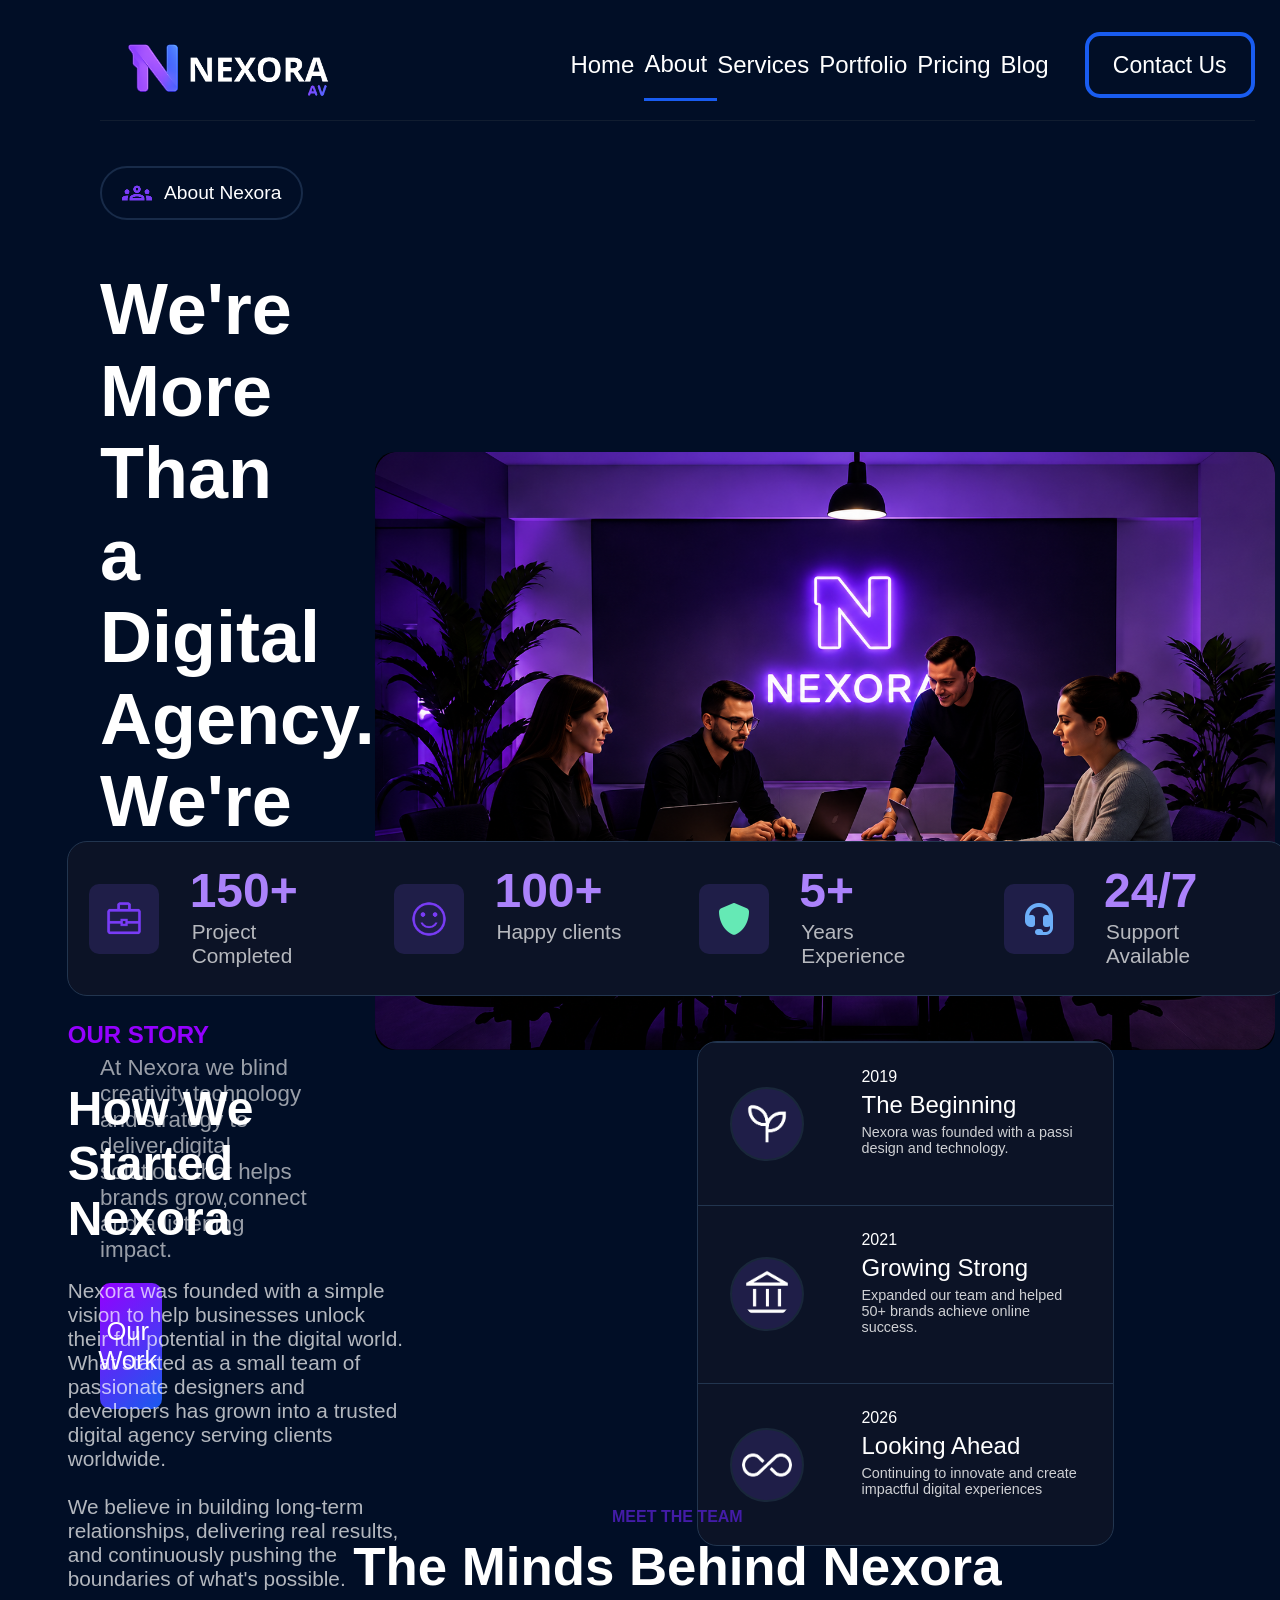
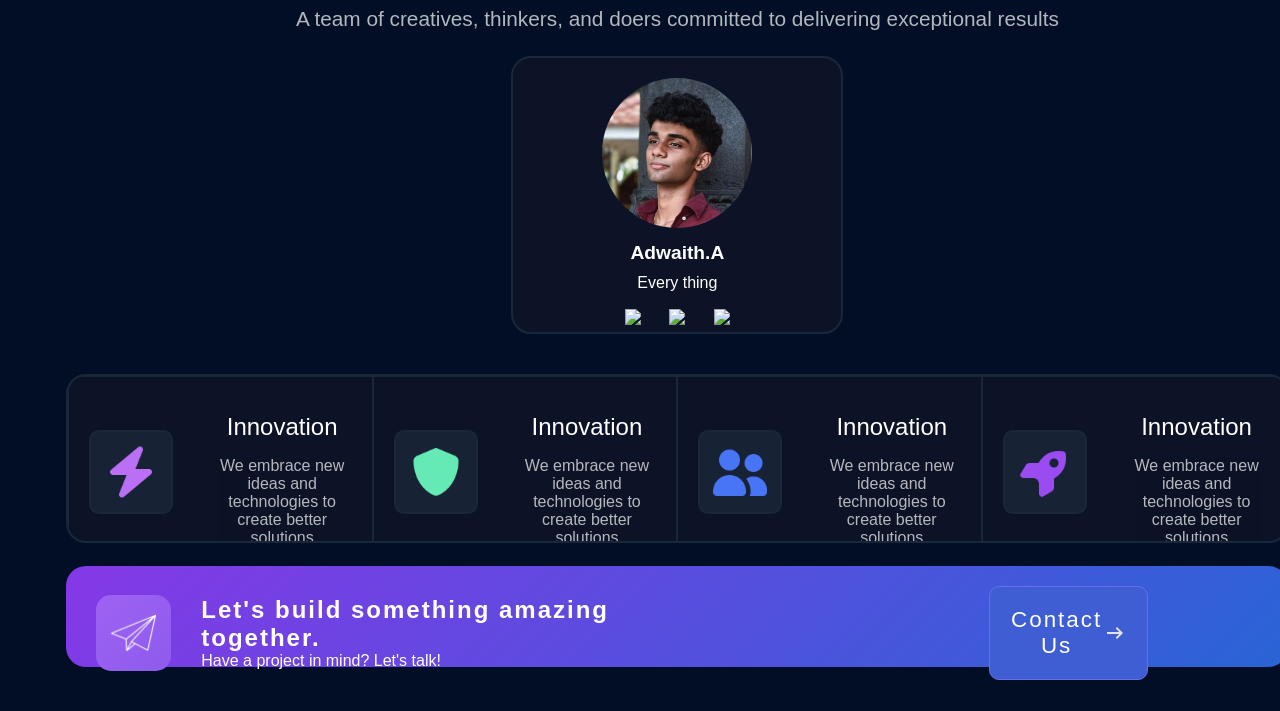
==== commit cf71776b: "about page completed" ====
--- a/code/About/index.html
+++ b/code/About/index.html
@@ -167,7 +167,7 @@
                                                   <h1>The Minds Behind Nexora</h1>
                                                   <p>A team of creatives, thinkers, and doers committed to delivering
                                                             exceptional results</p>
-                                                  <div>
+                                                  
                                                             <div class="name_card">
                                                                       <img src="../img/me1.jpg">
                                                                       <h4>Adwaith.A</h4>
@@ -185,7 +185,7 @@
                                                                       </div>
                                                             </div>
 
-                                                  </div>
+                                                  
 
                                         </div>
                               </div>
--- a/code/About/style.css
+++ b/code/About/style.css
@@ -304,9 +304,10 @@
 }
 
 .journey_child img {
-          padding: 10px;border: 2px solid #19273a;
-                    background: #172235;
-          
+          padding: 10px;
+          border: 2px solid #19273a;
+          background: #1f1e48;
+
           border-radius: 100px;
           width: 50px;
 }
@@ -342,8 +343,12 @@
 }
 
 #page2_second_container {
+          display: flex;
           text-align: center;
-          height: 100%;
+          flex-direction: column;
+          align-items: center;
+          justify-content: center;
+          height: 47%;
 }
 
 #page2_second_container>h6 {
@@ -366,15 +371,7 @@
           margin: 5px;
 }
 
-#page2_second_container>div {
-          width: 100%;
-          gap: 25px;
-
-          display: flex;
-          align-items: center;
-          justify-content: center;
-          height: 33%;
-}
+
 
 .name_card {
           border-radius: 20px;
@@ -382,7 +379,8 @@
           background: #0c1326;
           padding: 20px;
           width: 21.25%;
-          height: 90%;
+          margin-top: 20px;
+         
 }
 
 .name_card>img {
@@ -418,10 +416,10 @@
           padding-top: 30px;
           display: flex;
           align-items: center;
-          justify-content: start;
+          justify-content: space-evenly;
           flex-direction: column;
           width: 100%;
-          height: 70%;
+          height: 40%;
 
 
 }
@@ -429,7 +427,7 @@
 #page3_container1 {
           overflow: hidden;
           width: 90%;
-          height: 30%;
+          height: 46%;
           border-radius: 20px;
           display: grid;
           grid-template-columns: 1fr 1fr 1fr 1fr;
@@ -475,31 +473,34 @@
 }
 
 
-#page3_container2{
+#page3_container2 {
           padding-left: 30px;
-          width:88%;
-          height: 20%;
-          background: linear-gradient(135deg ,#8538e7,#2964d5);
+          width: 88%;
+          height: 28%;
+          background: linear-gradient(135deg, #8538e7, #2964d5);
           border-radius: 20px;
           display: grid;
           grid-template-columns: 1fr 1fr;
 }
-#page3_container2>div:first-child{
+
+#page3_container2>div:first-child {
           display: grid;
           grid-template-columns: auto 1fr;
 }
 
-#page3_container2>div:first-child > div:first-child{
+#page3_container2>div:first-child>div:first-child {
           display: flex;
           align-items: center;
           justify-content: center;
 }
+
 #page3_container2>div:first-child>div:first-child img {
-          width:50px;
+          width: 45px;
           border-radius: 15px;
-          background: linear-gradient(135deg,#9e62f2,#8d5bed);
-         padding:25px;
-}
+          background: linear-gradient(135deg, #9e62f2, #8d5bed);
+          padding: 15px;
+}
+
 #page3_container2>div:first-child>div:nth-child(2) {
           display: flex;
           flex-direction: column;
@@ -507,21 +508,25 @@
           justify-content: start;
           padding: 30px;
 }
-#page3_container2>div:first-child>div:nth-child(2) h1,p{
+
+#page3_container2>div:first-child>div:nth-child(2) h1,
+p {
           margin: 0px;
           color: white;
           font-weight: 100;
 }
-#page3_container2>div:first-child>div:nth-child(2) h1{
+
+#page3_container2>div:first-child>div:nth-child(2) h1 {
           font-size: 1.5em;
-          font-weight: 700;letter-spacing: 2px;
-}
-
-#fucking_button{
+          font-weight: 700;
+          letter-spacing: 2px;
+}
+
+#fucking_button {
           display: flex;
           align-items: center;
           justify-content: end;
-          padding-right:140px ;
+          padding-right: 140px;
 }
 
 
@@ -531,24 +536,11 @@
           justify-content: space-between;
           padding: 20px;
           width: 35%;
-          border-radius:10px ;
+          border-radius: 10px;
           border: 1px solid #676ee9;
           font-size: 1.4em;
           background: #3f5ed3;
-        
+
           color: white;
           letter-spacing: 2px;
-}
-
-
-
-
-
-
-
-
-
-
-
-
-
+}
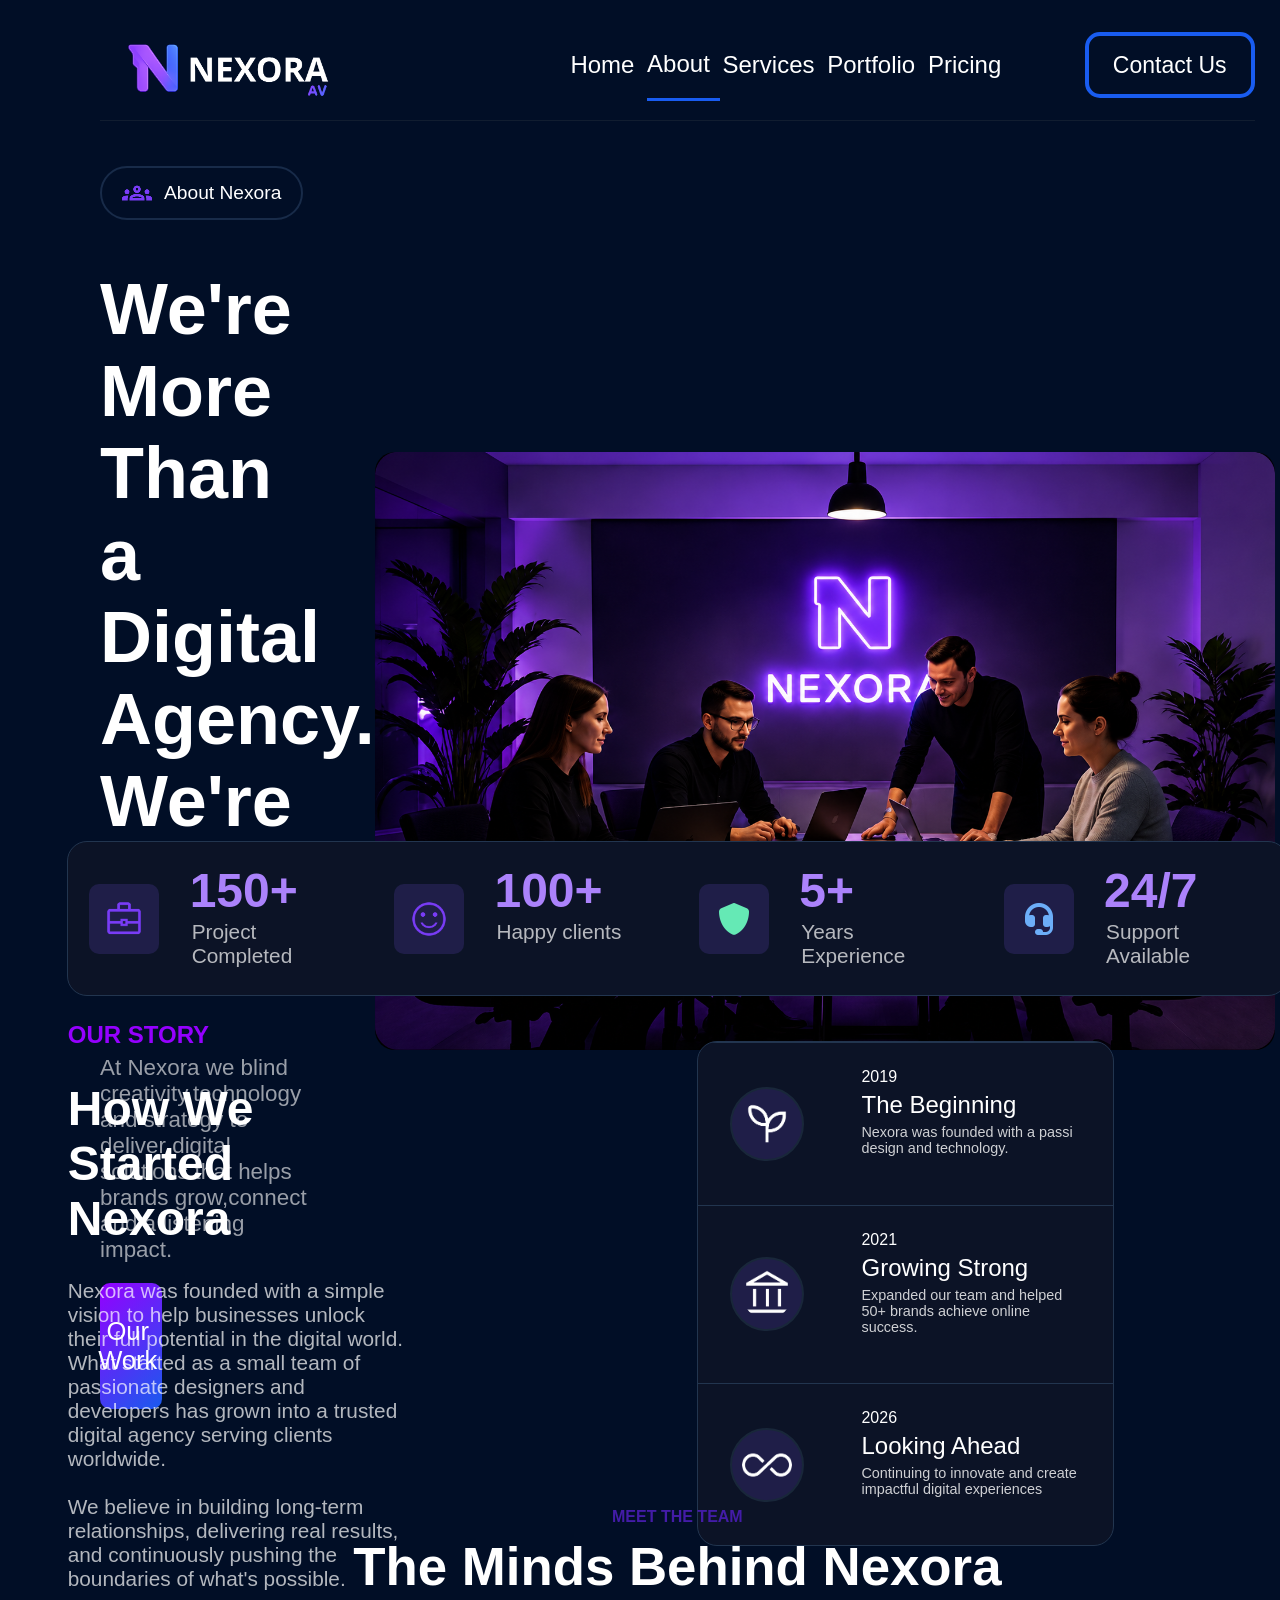
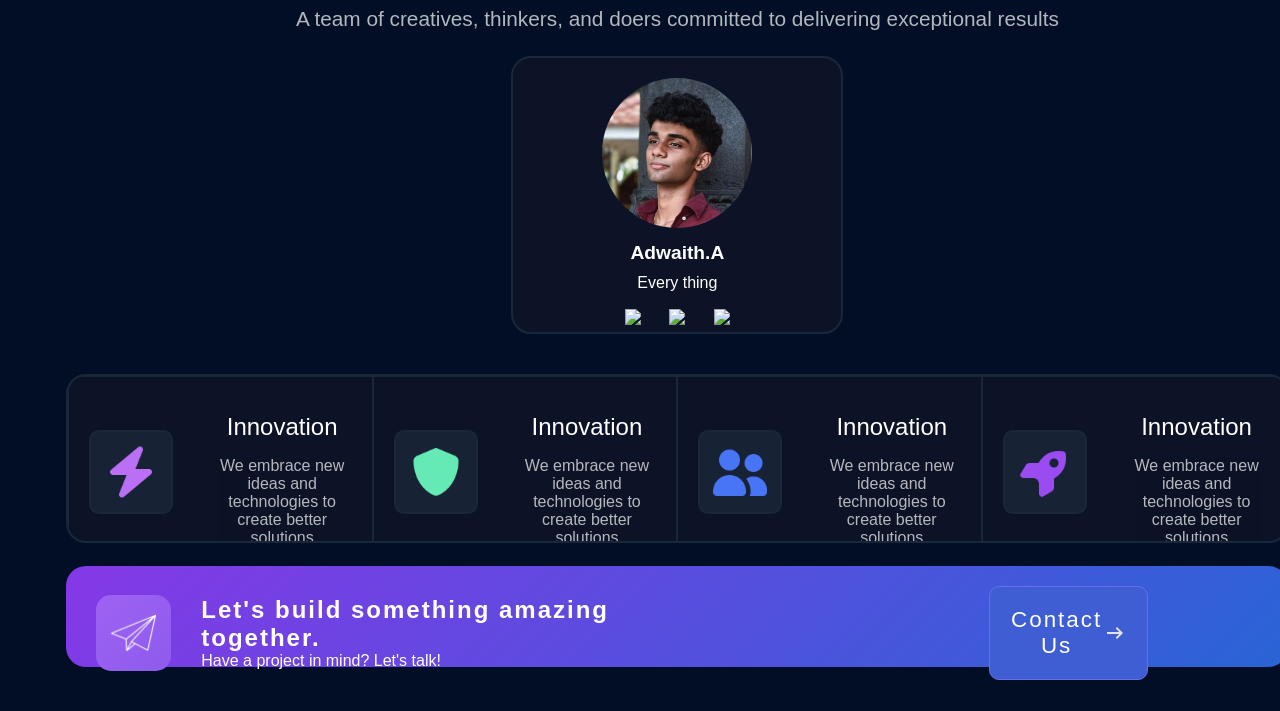
==== commit eb7c353b: "idk what to say" ====
--- a/code/About/index.html
+++ b/code/About/index.html
@@ -20,10 +20,10 @@
                                         <ul>
                                                   <li><a href="../index.html">Home</a></li>
                                                   <li id="About"><a href="">About</a></li>
-                                                  <li><a href="">Services</a></li>
-                                                  <li><a href="">Portfolio</a></li>
-                                                  <li><a href="">Pricing</a></li>
-                                                  <li><a href="">Blog</a></li>
+                                                  <li><a href="../Services/index.html">Services</a></li>
+                                                  <li><a href="../Portfolio/index.html">Portfolio</a></li>
+                                                  <li><a href="../pricing/index.html">Pricing</a></li>
+                                                  
                                         </ul>
                                         <button id="contact_us">Contact Us</button>
                               </nav>
